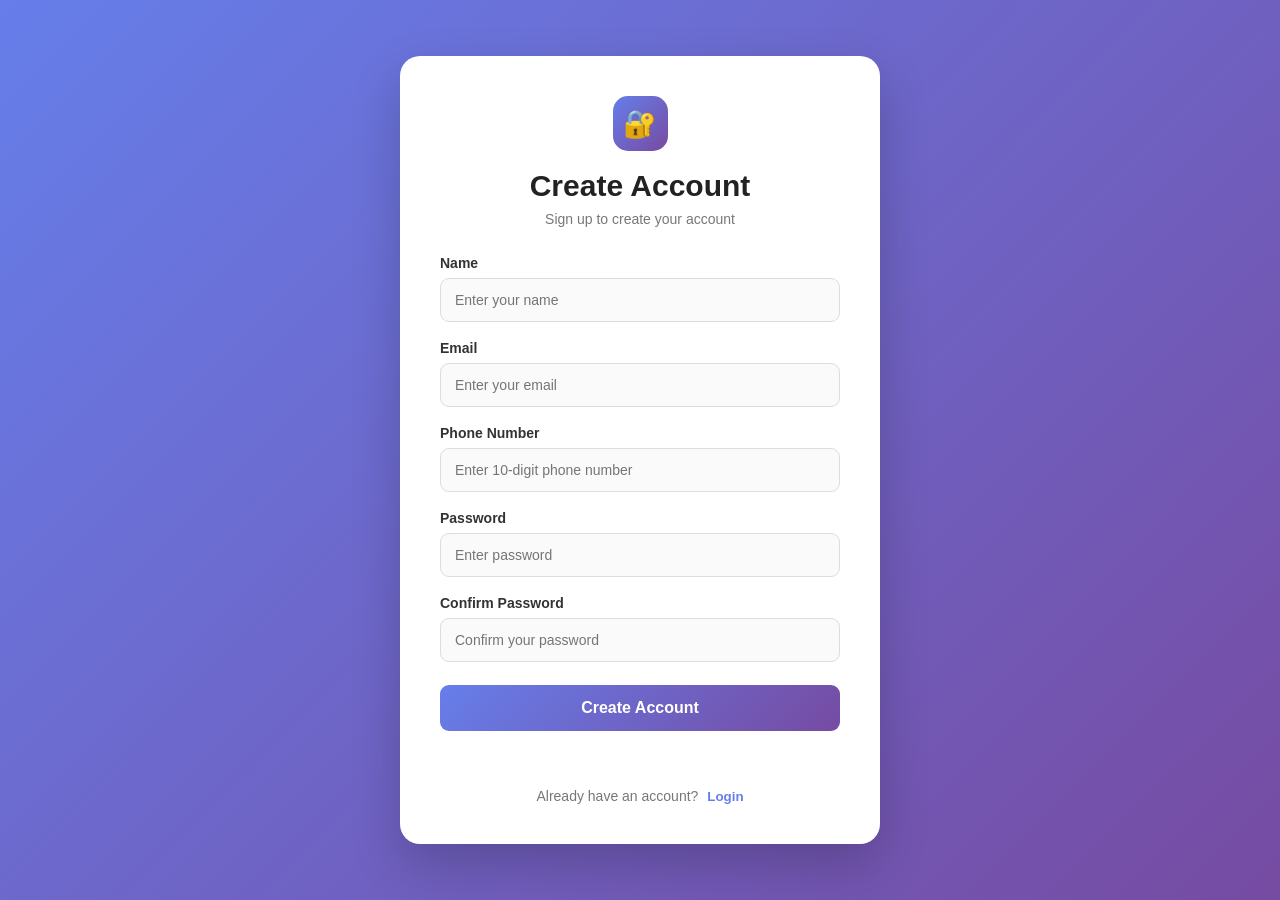
==== index.html @ 263cb234 "Add files via upload" ====
<!DOCTYPE html>
<html lang="en">

<head>
    <meta charset="UTF-8">

    <meta name="viewport"
        content="width=device-width, initial-scale=1.0">

    <title>Signup & Login</title>

    <link rel="stylesheet"
        href="style.css">
</head>

<body>

    <div class="container">

        <div class="form-box">

            <div class="logo">
                🔐
            </div>

            <h1 id="formTitle">
                Create Account
            </h1>

            <p class="subtitle"
                id="formSubtitle">
                Sign up to create your account
            </p>


            <!-- SIGNUP FORM -->

            <form id="signupForm">

                <div class="input-group">

                    <label>Name</label>

                    <input
                        type="text"
                        id="signupName"
                        placeholder="Enter your name"
                        required>

                </div>


                <div class="input-group">

                    <label>Email</label>

                    <input
                        type="email"
                        id="signupEmail"
                        placeholder="Enter your email"
                        required>

                </div>


                <div class="input-group">

                    <label>Phone Number</label>

                    <input
                        type="tel"
                        id="signupPhone"
                        placeholder="Enter 10-digit phone number"
                        maxlength="10"
                        required>

                </div>


                <div class="input-group">

                    <label>Password</label>

                    <input
                        type="password"
                        id="signupPassword"
                        placeholder="Enter password"
                        required>

                </div>


                <div class="input-group">

                    <label>Confirm Password</label>

                    <input
                        type="password"
                        id="confirmPassword"
                        placeholder="Confirm your password"
                        required>

                </div>


                <button
                    type="submit"
                    class="main-btn">
                    Create Account
                </button>

            </form>


            <!-- LOGIN FORM -->

            <form id="loginForm"
                class="hidden">

                <div class="input-group">

                    <label>
                        Email or Phone Number
                    </label>

                    <input
                        type="text"
                        id="loginUser"
                        placeholder="Enter email or phone"
                        required>

                </div>


                <div class="input-group">

                    <label>Password</label>

                    <input
                        type="password"
                        id="loginPassword"
                        placeholder="Enter password"
                        required>

                </div>


                <button
                    type="submit"
                    class="main-btn">
                    Login
                </button>

            </form>


            <p id="message"></p>


            <div class="switch">

                <span id="switchText">
                    Already have an account?
                </span>

                <button
                    type="button"
                    id="switchButton">
                    Login
                </button>

            </div>

        </div>

    </div>


    <script src="script.js"></script>

</body>

</html>
---- style.css ----
* {
    margin: 0;
    padding: 0;
    box-sizing: border-box;
}


body {
    font-family: Arial, sans-serif;

    min-height: 100vh;

    display: flex;
    justify-content: center;
    align-items: center;

    padding: 20px;

    background:
        linear-gradient(
            135deg,
            #667eea,
            #764ba2
        );
}


.container {
    width: 100%;
    max-width: 480px;
}


.form-box {
    width: 100%;

    background: white;

    padding: 40px;

    border-radius: 20px;

    box-shadow:
        0 20px 50px
        rgba(0, 0, 0, 0.20);
}


.logo {
    width: 55px;
    height: 55px;

    margin: 0 auto 18px;

    display: flex;
    justify-content: center;
    align-items: center;

    border-radius: 15px;

    font-size: 27px;

    background:
        linear-gradient(
            135deg,
            #667eea,
            #764ba2
        );
}


.form-box h1 {
    text-align: center;

    font-size: 30px;

    color: #222;

    margin-bottom: 8px;
}


.subtitle {
    text-align: center;

    color: #777;

    font-size: 14px;

    margin-bottom: 28px;
}


.input-group {
    margin-bottom: 18px;
}


.input-group label {
    display: block;

    margin-bottom: 7px;

    color: #333;

    font-size: 14px;

    font-weight: 600;
}


.input-group input {
    width: 100%;

    padding: 13px 14px;

    border: 1px solid #ddd;

    border-radius: 9px;

    background: #fafafa;

    font-size: 14px;

    outline: none;

    transition: 0.3s;
}


.input-group input:focus {
    border-color: #667eea;

    background: white;

    box-shadow:
        0 0 0 3px
        rgba(102, 126, 234, 0.12);
}


.main-btn {
    width: 100%;

    padding: 14px;

    margin-top: 5px;

    border: none;

    border-radius: 9px;

    background:
        linear-gradient(
            135deg,
            #667eea,
            #764ba2
        );

    color: white;

    font-size: 16px;

    font-weight: bold;

    cursor: pointer;

    transition: 0.3s;
}


.main-btn:hover {
    transform: translateY(-2px);

    box-shadow:
        0 8px 20px
        rgba(102, 126, 234, 0.35);
}


#message {
    text-align: center;

    min-height: 20px;

    margin-top: 15px;

    font-size: 14px;
}


.switch {
    text-align: center;

    margin-top: 22px;

    color: #777;

    font-size: 14px;
}


.switch button {
    border: none;

    background: none;

    color: #667eea;

    font-weight: bold;

    cursor: pointer;

    margin-left: 5px;
}


.switch button:hover {
    text-decoration: underline;
}


.hidden {
    display: none;
}


@media (max-width: 500px) {

    .form-box {
        padding: 28px 22px;

        border-radius: 16px;
    }


    .form-box h1 {
        font-size: 26px;
    }

}
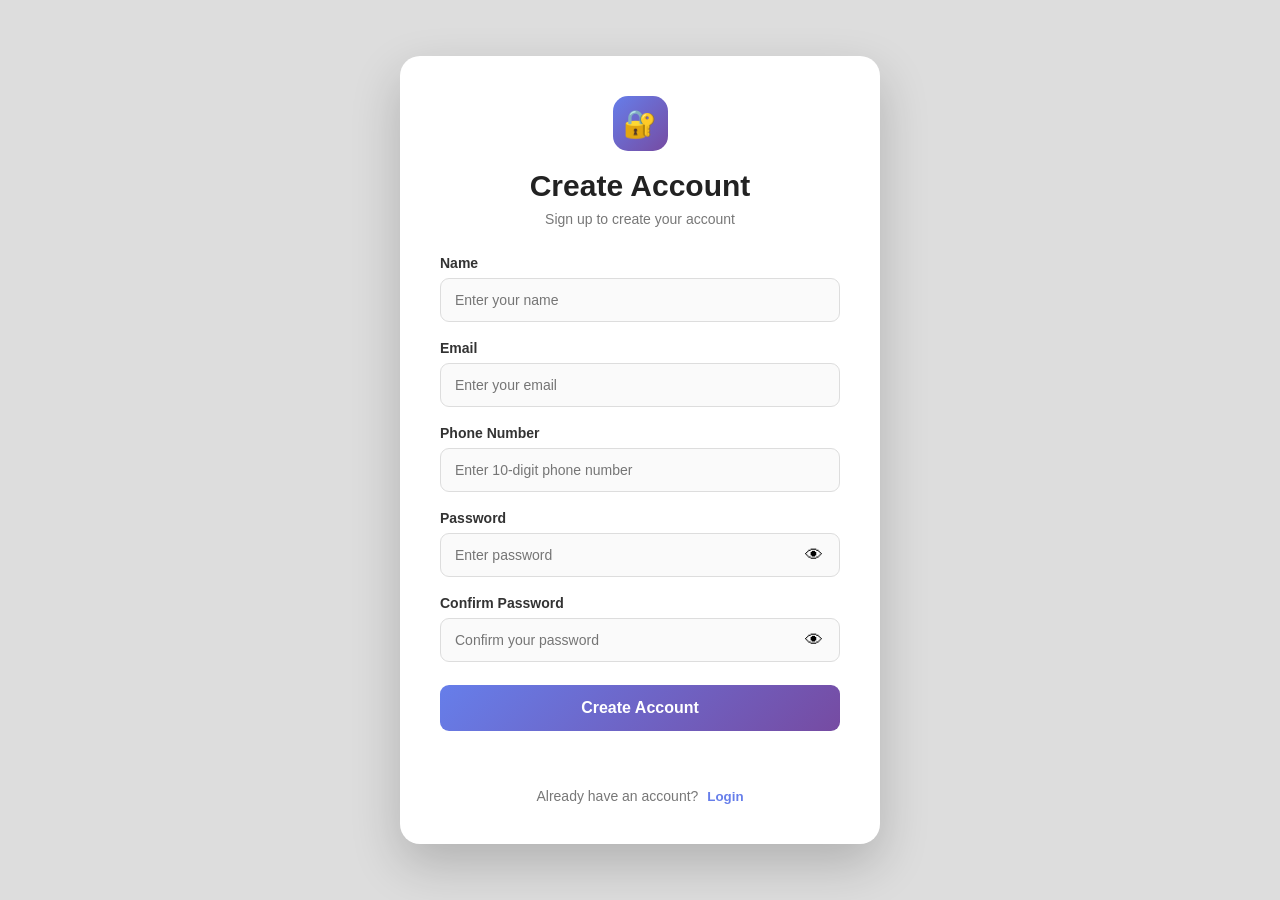
==== commit 4aee480c: "Add files via upload" ====
--- a/index.html
+++ b/index.html
@@ -28,8 +28,7 @@
                 Create Account
             </h1>
 
-            <p class="subtitle"
-                id="formSubtitle">
+            <p class="subtitle" id="formSubtitle">
                 Sign up to create your account
             </p>
 
@@ -78,28 +77,54 @@
                 </div>
 
 
+                <!-- PASSWORD -->
+
                 <div class="input-group">
 
                     <label>Password</label>
 
-                    <input
-                        type="password"
-                        id="signupPassword"
-                        placeholder="Enter password"
-                        required>
-
-                </div>
-
+                    <div class="password-box">
+
+                        <input
+                            type="password"
+                            id="signupPassword"
+                            placeholder="Enter password"
+                            required>
+
+                        <button
+                            type="button"
+                            class="eye-btn"
+                            onclick="togglePassword('signupPassword', this)">
+                            👁
+                        </button>
+
+                    </div>
+
+                </div>
+
+
+                <!-- CONFIRM PASSWORD -->
 
                 <div class="input-group">
 
                     <label>Confirm Password</label>
 
-                    <input
-                        type="password"
-                        id="confirmPassword"
-                        placeholder="Confirm your password"
-                        required>
+                    <div class="password-box">
+
+                        <input
+                            type="password"
+                            id="confirmPassword"
+                            placeholder="Confirm your password"
+                            required>
+
+                        <button
+                            type="button"
+                            class="eye-btn"
+                            onclick="togglePassword('confirmPassword', this)">
+                            👁
+                        </button>
+
+                    </div>
 
                 </div>
 
@@ -115,8 +140,7 @@
 
             <!-- LOGIN FORM -->
 
-            <form id="loginForm"
-                class="hidden">
+            <form id="loginForm" class="hidden">
 
                 <div class="input-group">
 
@@ -133,15 +157,28 @@
                 </div>
 
 
+                <!-- LOGIN PASSWORD -->
+
                 <div class="input-group">
 
                     <label>Password</label>
 
-                    <input
-                        type="password"
-                        id="loginPassword"
-                        placeholder="Enter password"
-                        required>
+                    <div class="password-box">
+
+                        <input
+                            type="password"
+                            id="loginPassword"
+                            placeholder="Enter password"
+                            required>
+
+                        <button
+                            type="button"
+                            class="eye-btn"
+                            onclick="togglePassword('loginPassword', this)">
+                            👁
+                        </button>
+
+                    </div>
 
                 </div>
 
@@ -182,4 +219,3 @@
 </body>
 
 </html>
-
--- a/style.css
+++ b/style.css
@@ -240,3 +240,310 @@
     }
 
 }
+
+/* PASSWORD BOX */
+
+.password-box {
+    position: relative;
+
+    width: 100%;
+}
+
+
+/* PASSWORD INPUT */
+
+.password-box input {
+    padding-right: 48px;
+}
+
+
+/* EYE BUTTON */
+
+.eye-btn {
+    position: absolute;
+
+    right: 10px;
+    top: 50%;
+
+    transform: translateY(-50%);
+
+    width: 32px;
+    height: 32px;
+
+    border: none;
+
+    background: transparent;
+
+    cursor: pointer;
+
+    font-size: 18px;
+
+    display: flex;
+    align-items: center;
+    justify-content: center;
+
+    padding: 0;
+}
+
+
+.eye-btn:hover {
+    background: #f1f1f1;
+
+    border-radius: 50%;
+}
+
+
+
+* {
+    margin: 0;
+    padding: 0;
+    box-sizing: border-box;
+}
+
+body {
+    font-family: Arial, sans-serif;
+    background: #ddd;
+    height: 100vh;
+}
+
+.chat-app {
+    display: flex;
+    height: 100vh;
+    max-width: 1400px;
+    margin: auto;
+    background: white;
+}
+
+/* SIDEBAR */
+
+.sidebar {
+    width: 35%;
+    min-width: 300px;
+    border-right: 1px solid #ddd;
+    display: flex;
+    flex-direction: column;
+}
+
+.sidebar-header {
+    padding: 18px;
+    display: flex;
+    justify-content: space-between;
+    align-items: center;
+    background: #075e54;
+    color: white;
+}
+
+.sidebar-header h2 {
+    font-size: 22px;
+}
+
+#logoutBtn {
+    border: none;
+    padding: 8px 12px;
+    border-radius: 6px;
+    cursor: pointer;
+    background: white;
+    color: #075e54;
+    font-weight: bold;
+}
+
+.search-box {
+    padding: 12px;
+    background: #f5f5f5;
+}
+
+.search-box input {
+    width: 100%;
+    padding: 12px;
+    border: none;
+    outline: none;
+    border-radius: 20px;
+    background: white;
+}
+
+/* CHAT LIST */
+
+.chat-list {
+    overflow-y: auto;
+}
+
+.chat-user {
+    display: flex;
+    align-items: center;
+    padding: 15px;
+    border-bottom: 1px solid #eee;
+    cursor: pointer;
+}
+
+.chat-user:hover,
+.chat-user.active {
+    background: #f0f2f5;
+}
+
+.avatar {
+    width: 45px;
+    height: 45px;
+    border-radius: 50%;
+    background: #128c7e;
+    color: white;
+    display: flex;
+    align-items: center;
+    justify-content: center;
+    font-weight: bold;
+    font-size: 20px;
+    margin-right: 12px;
+}
+
+.chat-info {
+    flex: 1;
+}
+
+.chat-info h3 {
+    font-size: 16px;
+    margin-bottom: 5px;
+}
+
+.chat-info p {
+    color: #777;
+    font-size: 14px;
+}
+
+.time {
+    font-size: 11px;
+    color: #888;
+}
+
+
+/* CHAT AREA */
+
+.chat-area {
+    flex: 1;
+    display: flex;
+    flex-direction: column;
+    background: #efeae2;
+}
+
+.chat-header {
+    display: flex;
+    align-items: center;
+    padding: 12px 20px;
+    background: #075e54;
+    color: white;
+}
+
+.chat-header .avatar {
+    background: white;
+    color: #075e54;
+}
+
+.chat-header h3 {
+    font-size: 17px;
+}
+
+.chat-header p {
+    font-size: 13px;
+    margin-top: 3px;
+}
+
+
+/* MESSAGES */
+
+.messages {
+    flex: 1;
+    padding: 25px;
+    overflow-y: auto;
+    display: flex;
+    flex-direction: column;
+    gap: 10px;
+}
+
+.message {
+    max-width: 65%;
+    padding: 10px 12px;
+    border-radius: 8px;
+}
+
+.message p {
+    font-size: 15px;
+}
+
+.message span {
+    display: block;
+    text-align: right;
+    font-size: 10px;
+    margin-top: 5px;
+    color: #777;
+}
+
+.received {
+    align-self: flex-start;
+    background: white;
+}
+
+.sent {
+    align-self: flex-end;
+    background: #d9fdd3;
+}
+
+
+/* INPUT */
+
+.message-input {
+    display: flex;
+    padding: 12px;
+    background: #f0f0f0;
+    gap: 10px;
+}
+
+.message-input input {
+    flex: 1;
+    padding: 13px 18px;
+    border: none;
+    border-radius: 25px;
+    outline: none;
+    font-size: 15px;
+}
+
+.message-input button {
+    width: 50px;
+    height: 50px;
+    border: none;
+    border-radius: 50%;
+    background: #128c7e;
+    color: white;
+    font-size: 20px;
+    cursor: pointer;
+}
+
+.message-input button:hover {
+    background: #075e54;
+}
+
+
+/* MOBILE */
+
+@media (max-width: 700px) {
+
+    .sidebar {
+        width: 90px;
+        min-width: 90px;
+    }
+
+    .sidebar-header h2 {
+        display: none;
+    }
+
+    .search-box,
+    .chat-info,
+    .time {
+        display: none;
+    }
+
+    .chat-user {
+        justify-content: center;
+    }
+
+    .chat-user .avatar {
+        margin-right: 0;
+    }
+}
